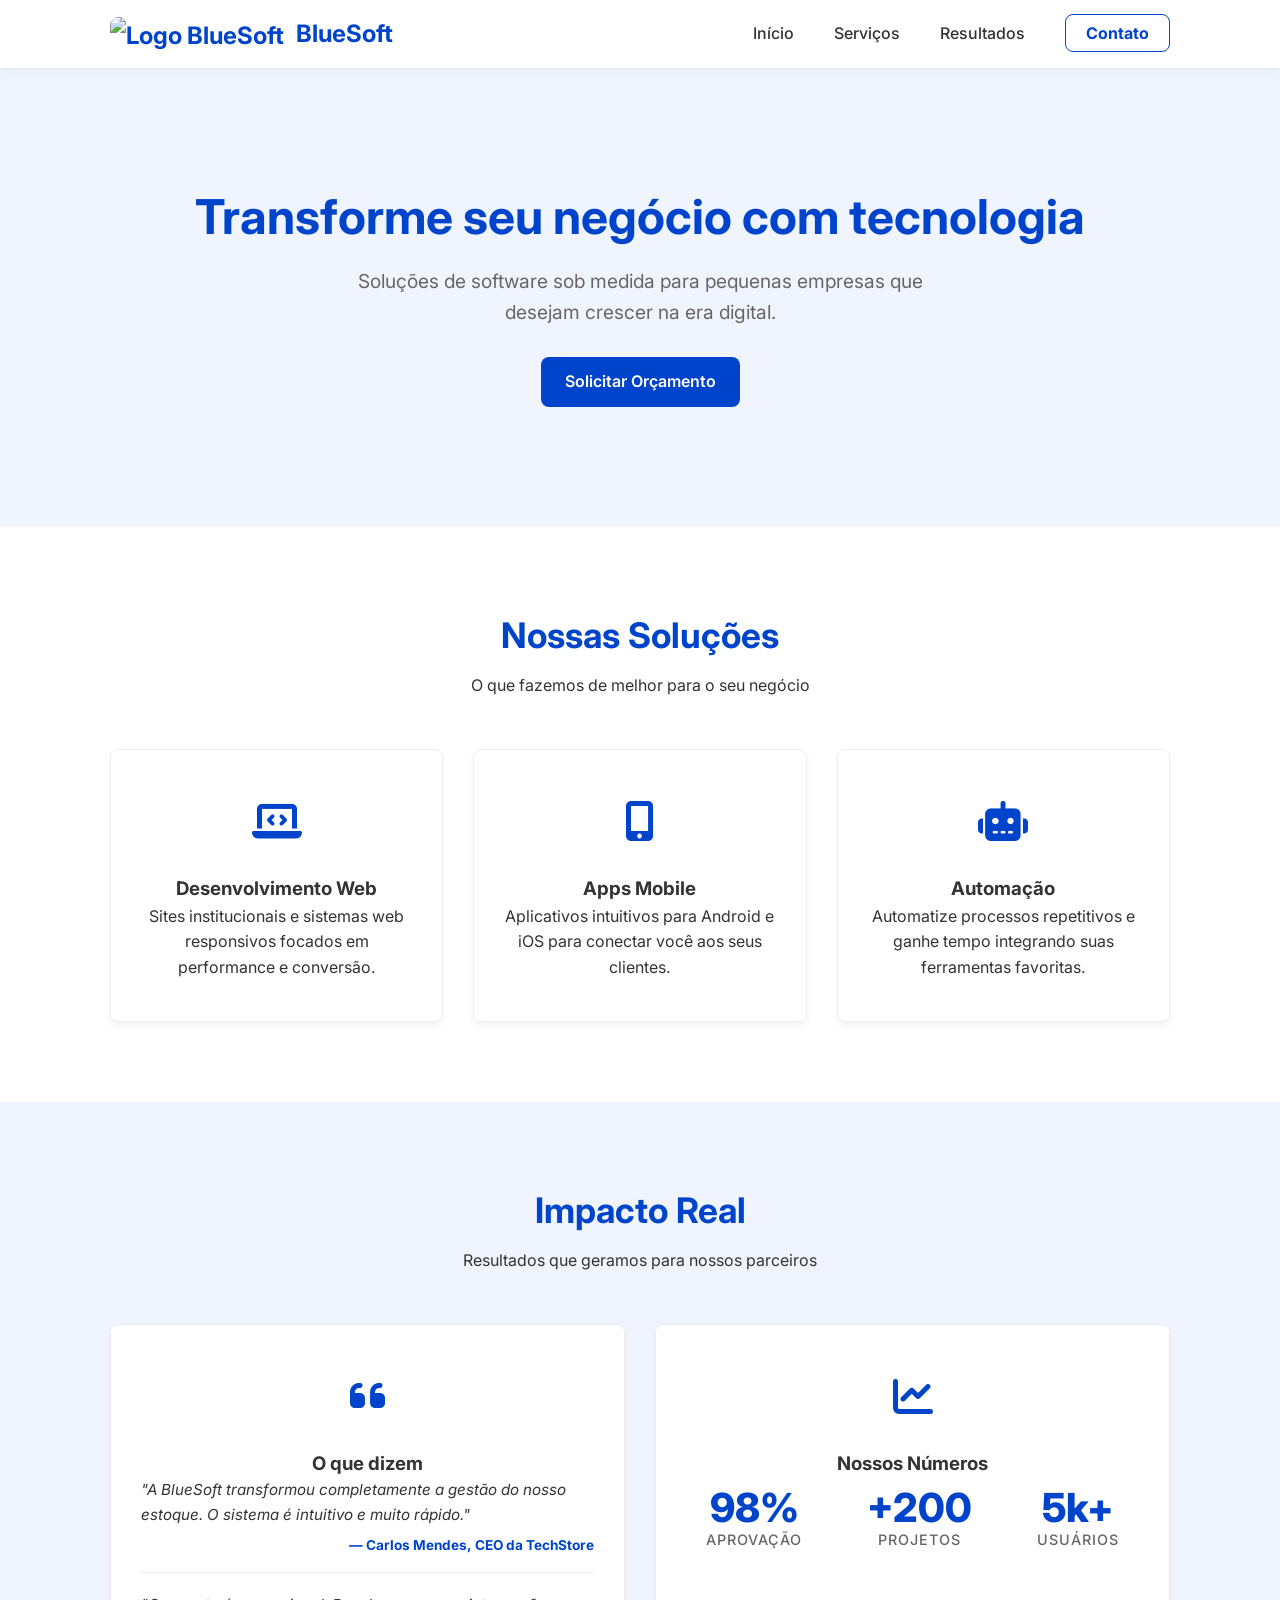
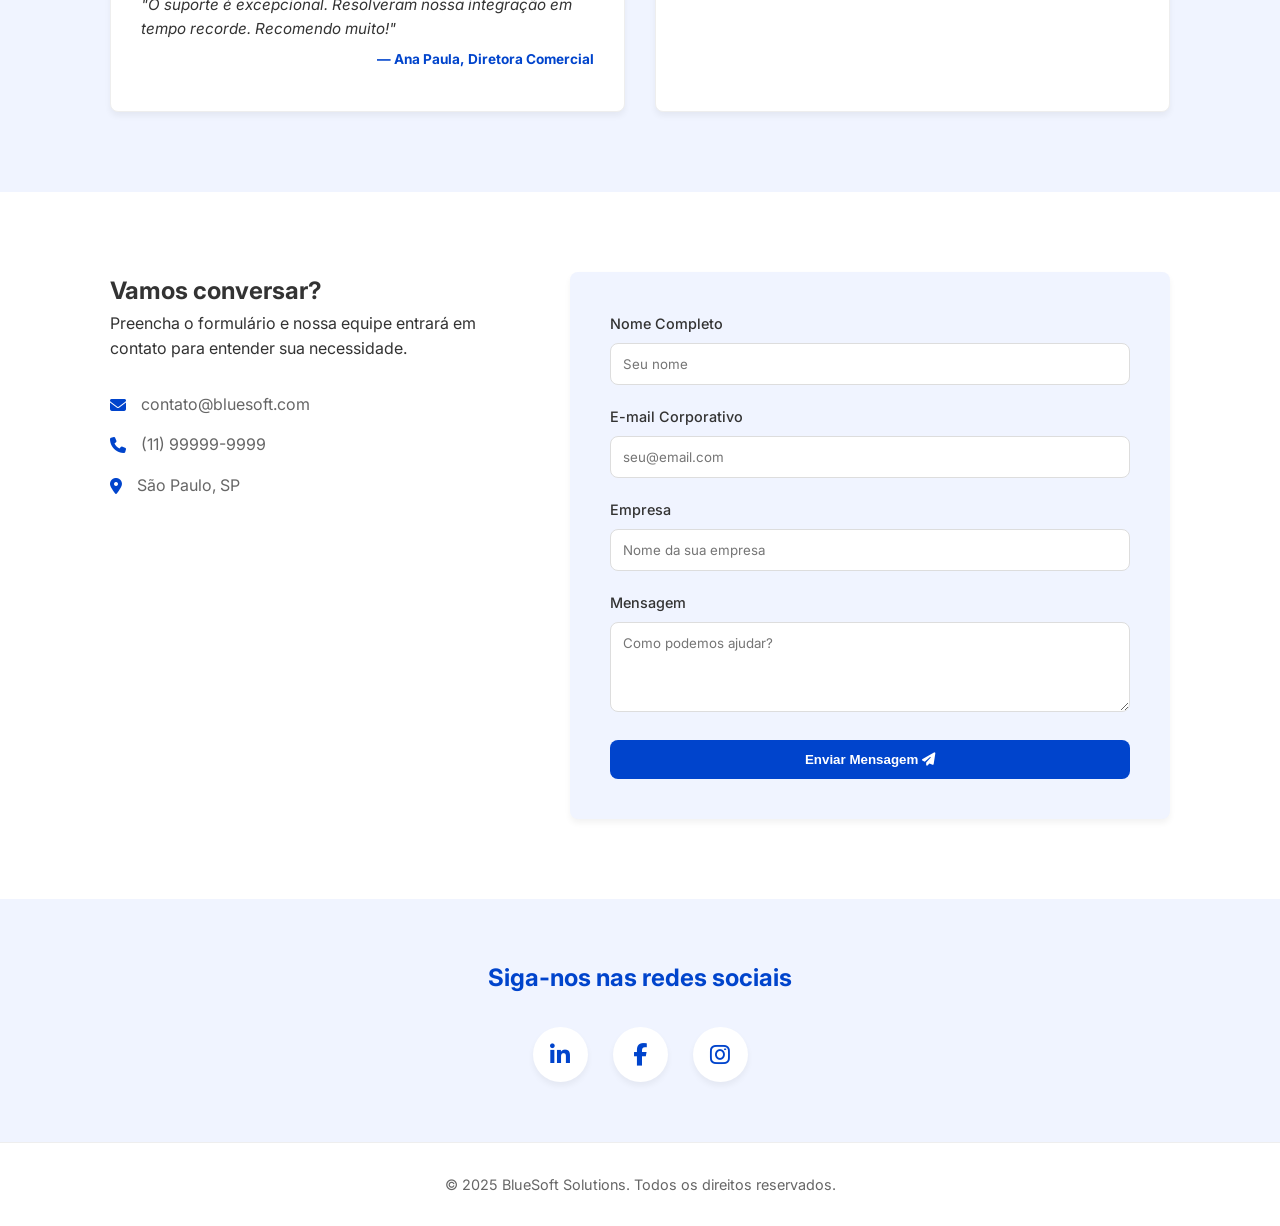
==== index.html @ d3205966 "Criação do site BlueSoft" ====
<!DOCTYPE html>
<html lang="pt-BR">
<head>
    <meta charset="UTF-8">
    <meta name="viewport" content="width=device-width, initial-scale=1.0">
    <title>BlueSoft Solutions | Transformação Digital</title>
    
    <link rel="icon" href="assets/icone.png" type="image/png">

    <link rel="preconnect" href="https://fonts.googleapis.com">
    <link rel="preconnect" href="https://fonts.gstatic.com" crossorigin>
    <link href="https://fonts.googleapis.com/css2?family=Inter:wght@300;400;500;600;700&display=swap" rel="stylesheet">
    <link rel="stylesheet" href="https://cdnjs.cloudflare.com/ajax/libs/font-awesome/6.4.0/css/all.min.css">
    
    <link rel="stylesheet" href="style.css">
</head>
<body>

    <header class="header">
        <div class="container nav-container">
            <a href="#hero" class="logo">
                <img src="assets/icone.png" alt="Logo BlueSoft" class="logo-img">
                BlueSoft</span>
            </a>
            
            <nav class="nav-menu">
                <ul>
                    <li><a href="#hero">Início</a></li>
                    <li><a href="#services">Serviços</a></li>
                    <li><a href="#testimonials">Resultados</a></li>
                    <li><a href="#contact" class="btn-nav">Contato</a></li>
                </ul>
            </nav>

            <div class="hamburger">
                <i class="fas fa-bars"></i>
            </div>
        </div>
    </header>

    <main>
        <section id="hero" class="hero">
            <div class="container hero-content">
                <h1>Transforme seu negócio com <span class="highlight">tecnologia</span></h1>
                <p>Soluções de software sob medida para pequenas empresas que desejam crescer na era digital.</p>
                <a href="#contact" class="btn btn-primary">Solicitar Orçamento</a>
            </div>
        </section>

        <section id="services" class="services section-padding">
            <div class="container">
                <div class="section-header">
                    <h2>Nossas Soluções</h2>
                    <p>O que fazemos de melhor para o seu negócio</p>
                </div>
                
                <div class="services-grid">
                    <div class="card">
                        <div class="icon-box"><i class="fas fa-laptop-code"></i></div>
                        <h3>Desenvolvimento Web</h3>
                        <p>Sites institucionais e sistemas web responsivos focados em performance e conversão.</p>
                    </div>
                    <div class="card">
                        <div class="icon-box"><i class="fas fa-mobile-alt"></i></div>
                        <h3>Apps Mobile</h3>
                        <p>Aplicativos intuitivos para Android e iOS para conectar você aos seus clientes.</p>
                    </div>
                    <div class="card">
                        <div class="icon-box"><i class="fas fa-robot"></i></div>
                        <h3>Automação</h3>
                        <p>Automatize processos repetitivos e ganhe tempo integrando suas ferramentas favoritas.</p>
                    </div>
                </div>
            </div>
        </section>

        <section id="testimonials" class="section-padding" style="background-color: var(--secondary-blue);">
            <div class="container">
                <div class="section-header">
                    <h2>Impacto Real</h2>
                    <p>Resultados que geramos para nossos parceiros</p>
                </div>

                <div class="services-grid">
                    <div class="card testimonial-card">
                        <div class="icon-box"><i class="fas fa-quote-left"></i></div>
                        <h3>O que dizem</h3>
                        <div class="testimonial-content">
                            <div class="testimonial-item">
                                <p>"A BlueSoft transformou completamente a gestão do nosso estoque. O sistema é intuitivo e muito rápido."</p>
                                <span class="author">— Carlos Mendes, CEO da TechStore</span>
                            </div>
                            <div class="testimonial-item">
                                <p>"O suporte é excepcional. Resolveram nossa integração em tempo recorde. Recomendo muito!"</p>
                                <span class="author">— Ana Paula, Diretora Comercial</span>
                            </div>
                        </div>
                    </div>

                    <div class="card stats-card">
                        <div class="icon-box"><i class="fas fa-chart-line"></i></div>
                        <h3>Nossos Números</h3>
                        <div class="stats-content">
                            <div class="stat-item">
                                <span class="stat-number">98%</span>
                                <span class="stat-label">Aprovação</span>
                            </div>
                            <div class="stat-item">
                                <span class="stat-number">+200</span>
                                <span class="stat-label">Projetos</span>
                            </div>
                            <div class="stat-item">
                                <span class="stat-number">5k+</span>
                                <span class="stat-label">Usuários</span>
                            </div>
                        </div>
                    </div>
                </div>
            </div>
        </section>

        <section id="contact" class="contact section-padding" style="background-color: var(--white);">
            <div class="container">
                <div class="contact-wrapper">
                    <div class="contact-info">
                        <h2>Vamos conversar?</h2>
                        <p>Preencha o formulário e nossa equipe entrará em contato para entender sua necessidade.</p>
                        <ul class="info-list">
                            <li><i class="fas fa-envelope"></i> contato@bluesoft.com</li>
                            <li><i class="fas fa-phone"></i> (11) 99999-9999</li>
                            <li><i class="fas fa-map-marker-alt"></i> São Paulo, SP</li>
                        </ul>
                    </div>

                    <form id="contactForm" class="contact-form">
                        <div class="form-group">
                            <label for="name">Nome Completo</label>
                            <input type="text" id="name" name="name" required placeholder="Seu nome">
                        </div>
                        <div class="form-group">
                            <label for="email">E-mail Corporativo</label>
                            <input type="email" id="email" name="email" required placeholder="seu@email.com">
                        </div>
                        <div class="form-group">
                            <label for="company">Empresa</label>
                            <input type="text" id="company" name="company" placeholder="Nome da sua empresa">
                        </div>
                        <div class="form-group">
                            <label for="message">Mensagem</label>
                            <textarea id="message" name="message" rows="4" required placeholder="Como podemos ajudar?"></textarea>
                        </div>
                        <button type="submit" class="btn btn-primary btn-block">
                            Enviar Mensagem <i class="fas fa-paper-plane"></i>
                        </button>
                    </form>
                </div>
            </div>
        </section>

        <section id="social" class="social-section">
            <div class="container">
                <h3>Siga-nos nas redes sociais</h3>
                <div class="social-links">
                    <a href="https://linkedin.com" target="_blank" aria-label="LinkedIn"><i class="fab fa-linkedin-in"></i></a>
                    <a href="https://facebook.com" target="_blank" aria-label="Facebook"><i class="fab fa-facebook-f"></i></a>
                    <a href="https://instagram.com" target="_blank" aria-label="Instagram"><i class="fab fa-instagram"></i></a>
                </div>
            </div>
        </section>
    </main>

    <footer>
        <div class="container footer-content">
            <p>&copy; 2025 BlueSoft Solutions. Todos os direitos reservados.</p>
        </div>
    </footer>

    <script src="script.js"></script>
</body>
</html>
---- style.css ----
/* =========================================
   1. VARIÁVEIS (DESIGN SYSTEM)
   ========================================= */
:root {
    /* Paleta Monocromática Azul */
    --primary-blue: #0044cc;      /* Azul Royal Forte */
    --hover-blue: #003399;        /* Azul mais escuro para hover */
    --secondary-blue: #f0f4ff;    /* Azul Alice (Fundo Alternado) */
    
    /* Cores de Texto e Fundo */
    --text-color: #333333;        /* Cinza Escuro */
    --light-text: #666666;        /* Cinza Médio */
    --white: #ffffff;
    
    /* Espaçamentos e Efeitos */
    --radius: 8px;
    --shadow: 0 4px 6px rgba(0, 0, 0, 0.05);
    --transition: all 0.3s ease;
}

/* =========================================
   2. RESET E ESTILOS GERAIS
   ========================================= */
* {
    margin: 0;
    padding: 0;
    box-sizing: border-box;
}

html {
    scroll-behavior: smooth;
}

body {
    font-family: 'Inter', sans-serif;
    color: var(--text-color);
    line-height: 1.6;
    background-color: var(--white);
    overflow-x: hidden; /* Evita rolagem lateral indesejada */
}

a {
    text-decoration: none;
}

ul {
    list-style: none;
}

.container {
    max-width: 1100px;
    margin: 0 auto;
    padding: 0 20px;
}

.section-padding {
    padding: 80px 0;
}

/* =========================================
   3. COMPONENTES (BOTÕES)
   ========================================= */
.btn {
    display: inline-block;
    padding: 12px 24px;
    border-radius: var(--radius);
    font-weight: 600;
    cursor: pointer;
    transition: var(--transition);
    border: none;
}

.btn-primary {
    background-color: var(--primary-blue);
    color: var(--white);
}

.btn-primary:hover {
    background-color: var(--hover-blue);
    transform: translateY(-2px);
    box-shadow: 0 6px 12px rgba(0, 68, 204, 0.2);
}

.btn-nav {
    color: var(--primary-blue) !important;
    font-weight: 700 !important;
    border: 1px solid var(--primary-blue);
    padding: 8px 20px;
    border-radius: var(--radius);
}

.btn-nav:hover {
    background-color: var(--primary-blue);
    color: var(--white) !important;
}

.btn-block {
    width: 100%;
}

/* =========================================
   4. HEADER E NAVEGAÇÃO
   ========================================= */
.header {
    background-color: rgba(255, 255, 255, 0.98);
    position: sticky;
    top: 0;
    z-index: 1000;
    box-shadow: 0 2px 10px rgba(0, 0, 0, 0.05);
    padding: 15px 0;
}

.nav-container {
    display: flex;
    justify-content: space-between;
    align-items: center;
    position: relative;
}

/* Estilo do Logo com Ícone */
.logo {
    font-size: 1.5rem;
    font-weight: 700;
    color: var(--primary-blue);
    display: flex;
    align-items: center;
    gap: 12px;
}

.logo-img {
    height: 35px;
    width: auto;
    border-radius: 8px;
}

.dot {
    color: var(--light-text);
}

/* Menu Desktop */
.nav-menu ul {
    display: flex;
    gap: 40px;
    align-items: center;
}

.nav-menu a {
    color: var(--text-color);
    font-weight: 500;
    transition: var(--transition);
    font-size: 1rem;
}

.nav-menu a:hover {
    color: var(--primary-blue);
}

/* Menu Hambúrguer (Mobile) */
.hamburger {
    display: none;
    cursor: pointer;
    font-size: 1.5rem;
    color: var(--primary-blue);
}

/* =========================================
   5. SEÇÃO HERO
   ========================================= */
.hero {
    background-color: var(--secondary-blue);
    text-align: center;
    padding: 120px 0;
}

.hero h1 {
    font-size: 3rem;
    margin-bottom: 20px;
    color: var(--primary-blue);
    line-height: 1.2;
}

.hero p {
    font-size: 1.2rem;
    color: var(--light-text);
    margin-bottom: 30px;
    max-width: 600px;
    margin-left: auto;
    margin-right: auto;
}

/* =========================================
   6. SERVIÇOS E CARDS GERAIS
   ========================================= */
.section-header {
    text-align: center;
    margin-bottom: 50px;
}

.section-header h2 {
    font-size: 2.2rem;
    color: var(--primary-blue);
    margin-bottom: 10px;
}

.services-grid {
    display: grid;
    grid-template-columns: repeat(auto-fit, minmax(280px, 1fr));
    gap: 30px;
}

.card {
    background: var(--white);
    padding: 40px 30px;
    border-radius: var(--radius);
    box-shadow: var(--shadow);
    transition: var(--transition);
    text-align: center;
    border: 1px solid #eee;
}

.card:hover {
    transform: translateY(-5px);
    border-color: var(--primary-blue);
}

.icon-box {
    font-size: 2.5rem;
    color: var(--primary-blue);
    margin-bottom: 20px;
}

/* =========================================
   7. DEPOIMENTOS E ESTATÍSTICAS
   ========================================= */
.testimonial-item {
    text-align: left;
    margin-bottom: 20px;
    padding-bottom: 15px;
    border-bottom: 1px solid #eee;
}

.testimonial-item:last-child {
    border-bottom: none;
    margin-bottom: 0;
    padding-bottom: 0;
}

.testimonial-item p {
    font-style: italic;
    color: var(--text-color);
    font-size: 0.95rem;
    margin-bottom: 8px;
}

.author {
    display: block;
    font-weight: 700;
    color: var(--primary-blue);
    font-size: 0.85rem;
    text-align: right;
}

.stats-content {
    display: flex;
    flex-direction: column;
    gap: 25px;
    margin-top: 10px;
}

.stat-item {
    display: flex;
    flex-direction: column;
    align-items: center;
}

.stat-number {
    font-size: 2.5rem;
    font-weight: 800;
    color: var(--primary-blue);
    line-height: 1;
}

.stat-label {
    font-size: 0.9rem;
    color: var(--light-text);
    text-transform: uppercase;
    letter-spacing: 1px;
    font-weight: 500;
}

/* =========================================
   8. SEÇÃO DE CONTATO
   ========================================= */
.contact-wrapper {
    display: grid;
    grid-template-columns: 1fr 1.5fr;
    gap: 60px;
    align-items: start;
}

.info-list {
    margin-top: 30px;
}

.info-list li {
    margin-bottom: 15px;
    display: flex;
    align-items: center;
    gap: 15px;
    color: var(--light-text);
}

.info-list i {
    color: var(--primary-blue);
}

.contact-form {
    background: var(--secondary-blue);
    padding: 40px;
    border-radius: var(--radius);
    box-shadow: var(--shadow);
}

.form-group {
    margin-bottom: 20px;
}

.form-group label {
    display: block;
    margin-bottom: 8px;
    font-weight: 500;
    font-size: 0.9rem;
}

.form-group input,
.form-group textarea {
    width: 100%;
    padding: 12px;
    border: 1px solid #ddd;
    border-radius: var(--radius);
    font-family: inherit;
    outline: none;
    transition: var(--transition);
    background: var(--white);
}

.form-group input:focus,
.form-group textarea:focus {
    border-color: var(--primary-blue);
    box-shadow: 0 0 0 3px rgba(0, 68, 204, 0.1);
}

/* =========================================
   9. SEÇÃO REDES SOCIAIS
   ========================================= */
.social-section {
    background-color: var(--secondary-blue);
    text-align: center;
    padding: 60px 0;
}

.social-section h3 {
    color: var(--primary-blue);
    margin-bottom: 30px;
    font-size: 1.5rem;
}

.social-links {
    display: flex;
    justify-content: center;
    gap: 25px;
}

.social-links a {
    display: flex;
    align-items: center;
    justify-content: center;
    width: 55px;
    height: 55px;
    background-color: var(--white);
    color: var(--primary-blue);
    border-radius: 50%;
    font-size: 1.4rem;
    transition: var(--transition);
    box-shadow: var(--shadow);
    border: 1px solid transparent;
}

.social-links a:hover {
    background-color: var(--primary-blue);
    color: var(--white);
    transform: translateY(-5px);
    border-color: var(--white);
}

/* =========================================
   10. RODAPÉ (FOOTER)
   ========================================= */
footer {
    padding: 30px 0;
    text-align: center;
    background-color: var(--white);
    color: var(--light-text);
    font-size: 0.9rem;
    border-top: 1px solid #eee;
}

/* =========================================
   11. RESPONSIVIDADE (MEDIA QUERIES)
   ========================================= */

/* Tablets e Desktops (Ajustes finos) */
@media (min-width: 768px) {
    .stats-content {
        flex-direction: row;
        justify-content: space-around;
        align-items: center;
    }
}

/* Mobile (Celulares até 768px) */
@media (max-width: 768px) {
    /* Mostra o ícone do hambúrguer */
    .hamburger {
        display: block;
        z-index: 2000;
        position: relative;
    }

    /* MENU GAVETA (Slide da Direita) */
    .nav-menu {
        position: fixed;
        top: 0;
        right: -100%; /* Escondido fora da tela */
        width: 80%;
        height: 100vh;
        background-color: var(--white);
        flex-direction: column;
        justify-content: center;
        align-items: center;
        box-shadow: -5px 0 15px rgba(0, 0, 0, 0.1);
        transition: 0.4s ease;
        z-index: 1500;
        padding-top: 0;
    }

    /* Classe ativa para mostrar o menu */
    .nav-menu.active {
        right: 0;
    }

    .nav-menu ul {
        flex-direction: column;
        gap: 40px;
        width: 100%;
        text-align: center;
    }

    .nav-menu a {
        font-size: 1.5rem;
        display: block;
        padding: 10px;
    }

    /* Ajustes Gerais de Layout no Mobile */
    .hero h1 {
        font-size: 2rem;
    }

    .contact-wrapper {
        grid-template-columns: 1fr;
    }

    .card {
        padding: 30px 20px;
    }
}
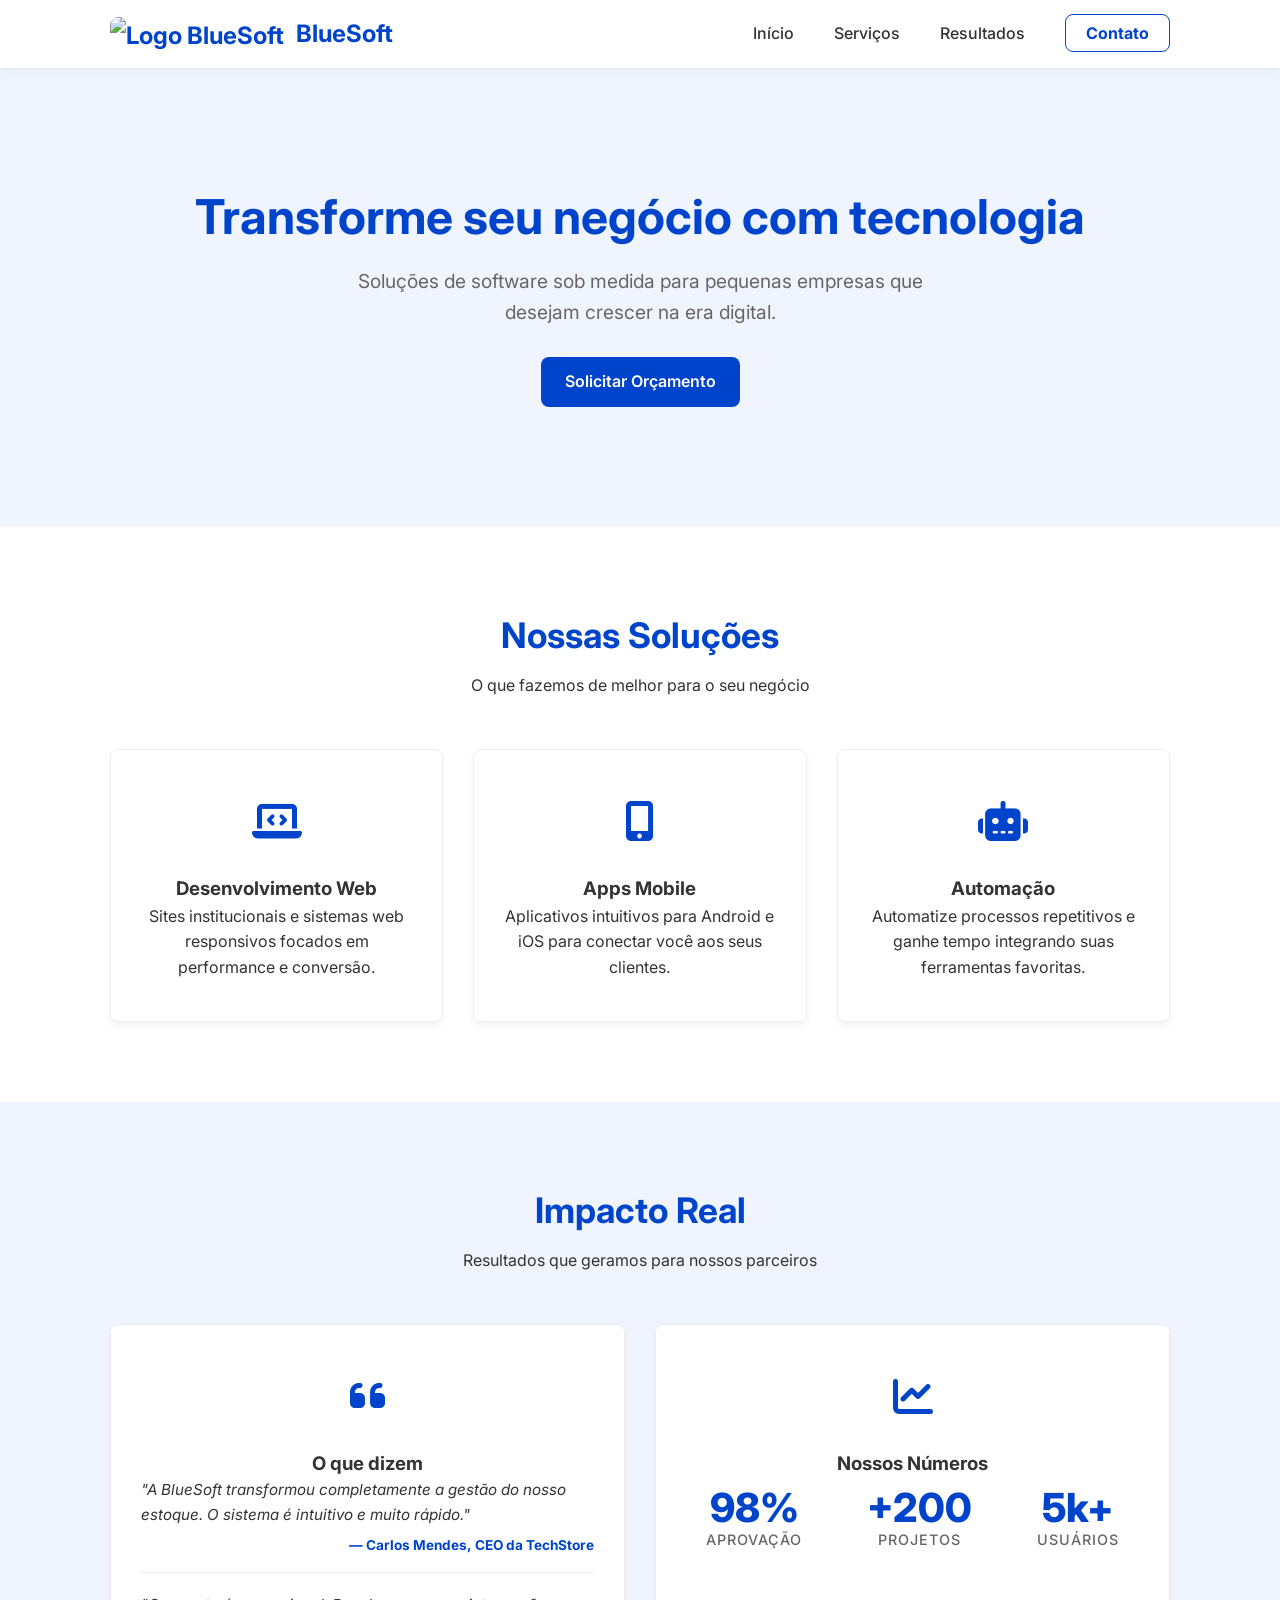
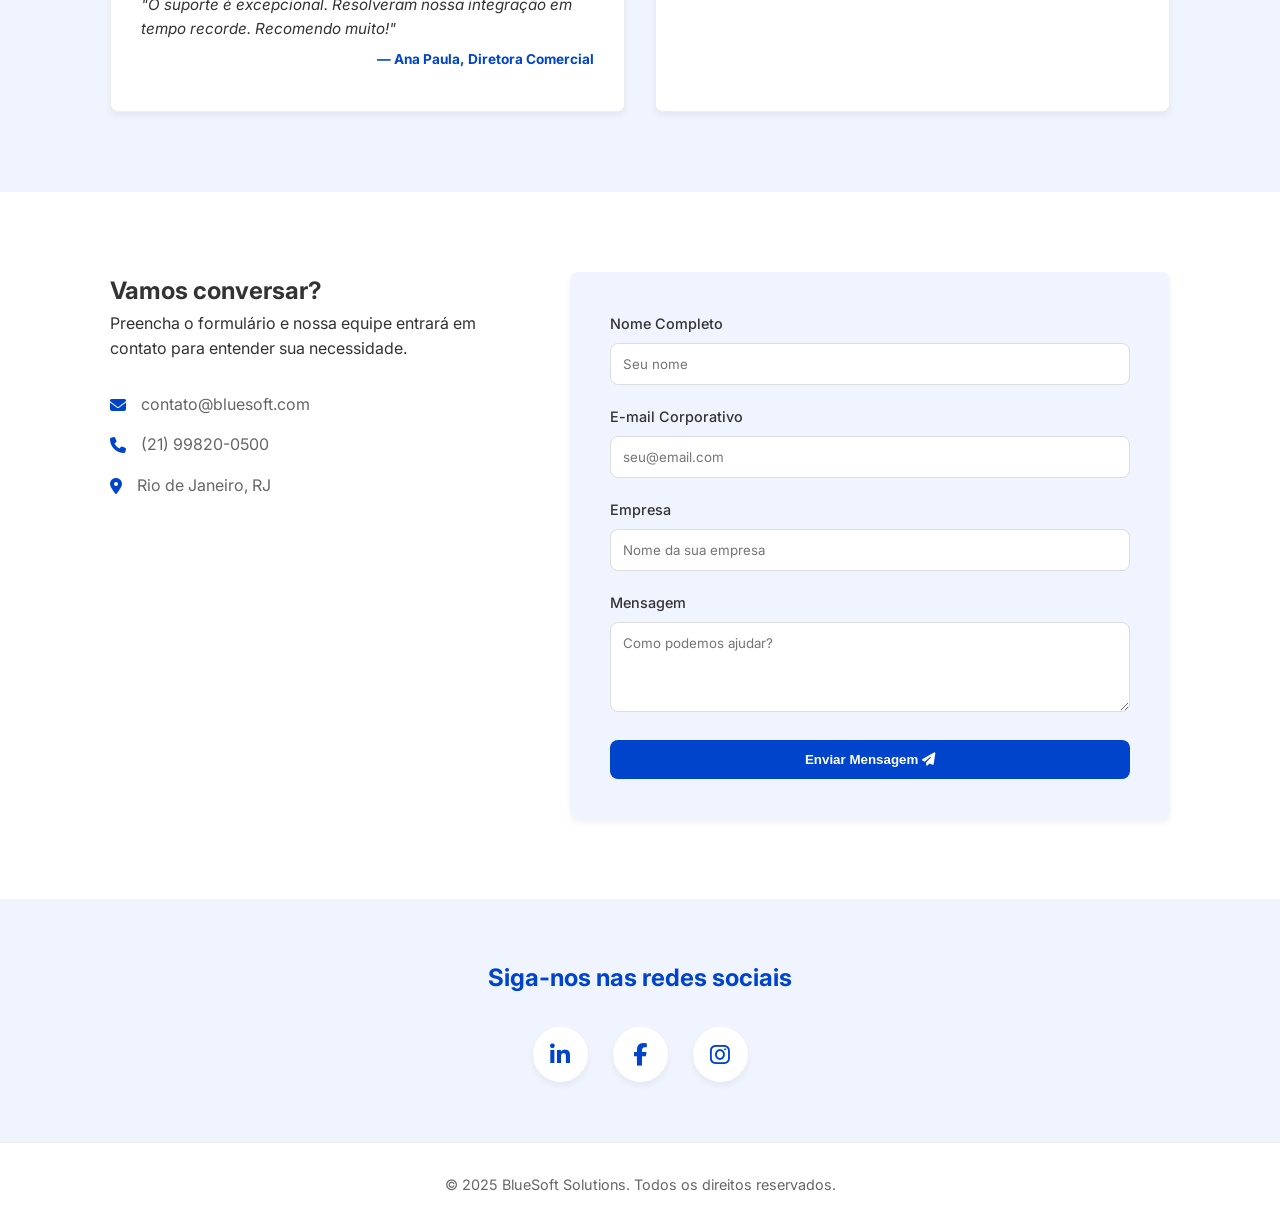
==== commit 6d444ecc: "contatos Contatos" ====
--- a/index.html
+++ b/index.html
@@ -127,8 +127,8 @@
                         <p>Preencha o formulário e nossa equipe entrará em contato para entender sua necessidade.</p>
                         <ul class="info-list">
                             <li><i class="fas fa-envelope"></i> contato@bluesoft.com</li>
-                            <li><i class="fas fa-phone"></i> (11) 99999-9999</li>
-                            <li><i class="fas fa-map-marker-alt"></i> São Paulo, SP</li>
+                            <li><i class="fas fa-phone"></i> (21) 99820-0500</li>
+                            <li><i class="fas fa-map-marker-alt"></i> Rio de Janeiro, RJ</li>
                         </ul>
                     </div>
 
@@ -161,9 +161,9 @@
             <div class="container">
                 <h3>Siga-nos nas redes sociais</h3>
                 <div class="social-links">
-                    <a href="https://linkedin.com" target="_blank" aria-label="LinkedIn"><i class="fab fa-linkedin-in"></i></a>
-                    <a href="https://facebook.com" target="_blank" aria-label="Facebook"><i class="fab fa-facebook-f"></i></a>
-                    <a href="https://instagram.com" target="_blank" aria-label="Instagram"><i class="fab fa-instagram"></i></a>
+                    <a href="https://www.linkedin.com/in/marcioorlandini/" target="_blank" aria-label="LinkedIn"><i class="fab fa-linkedin-in"></i></a>
+                    <a href="https://www.facebook.com/marcio.orlandini.3" target="_blank" aria-label="Facebook"><i class="fab fa-facebook-f"></i></a>
+                    <a href="https://www.instagram.com/marcio.orlandini73/" target="_blank" aria-label="Instagram"><i class="fab fa-instagram"></i></a>
                 </div>
             </div>
         </section>
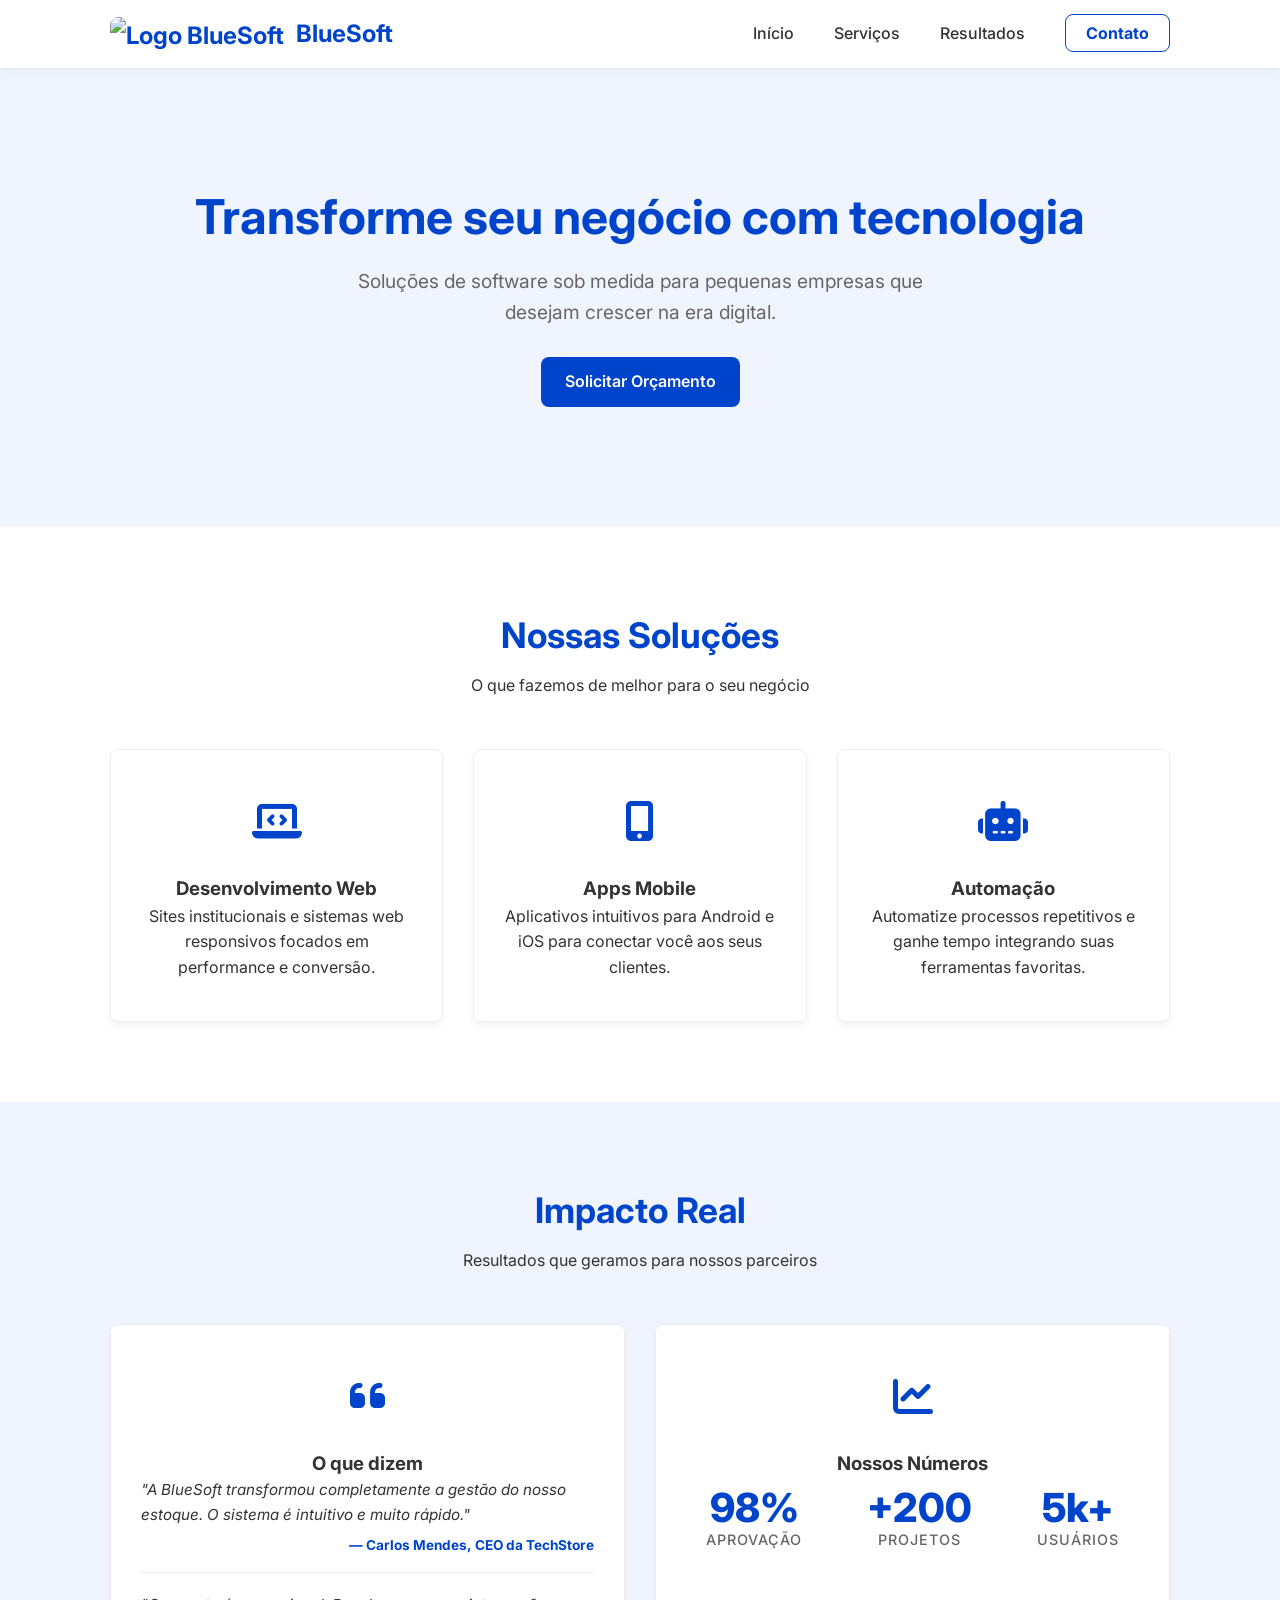
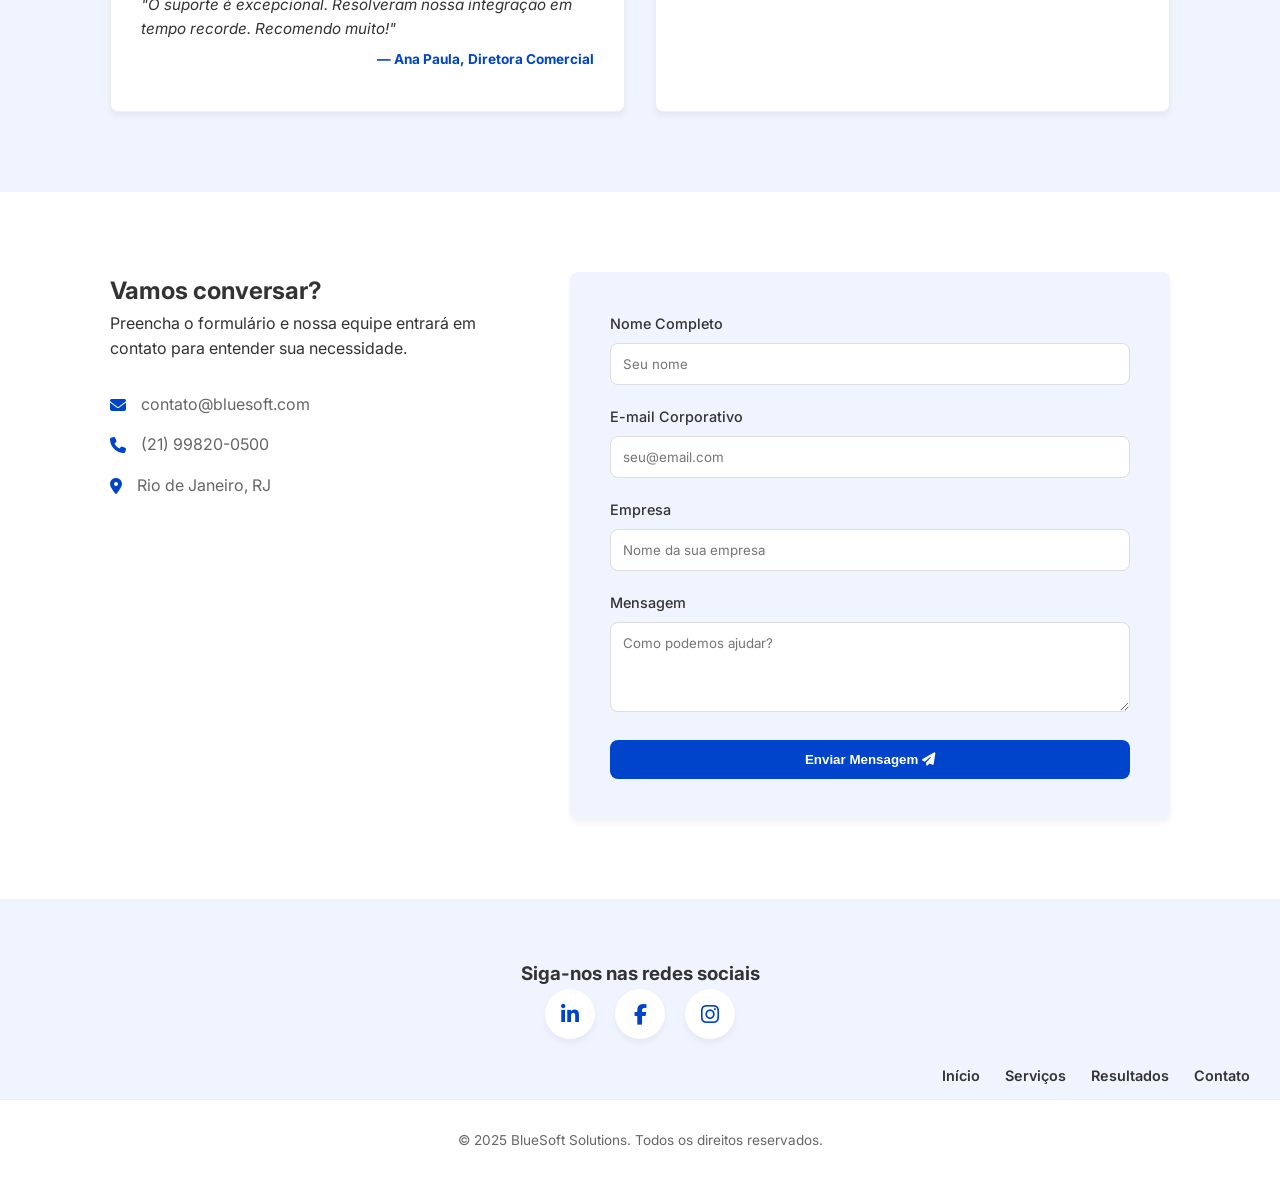
==== commit 5c4c0eb9: "Index" ====
--- a/index.html
+++ b/index.html
@@ -165,13 +165,19 @@
                     <a href="https://www.facebook.com/marcio.orlandini.3" target="_blank" aria-label="Facebook"><i class="fab fa-facebook-f"></i></a>
                     <a href="https://www.instagram.com/marcio.orlandini73/" target="_blank" aria-label="Instagram"><i class="fab fa-instagram"></i></a>
                 </div>
+                <div class="container footer-content">
+            <ul class="footer-menu">
+                <li><a href="#hero">Início</a></li>
+                <li><a href="#services">Serviços</a></li>
+                <li><a href="#testimonials">Resultados</a></li>
+                <li><a href="#contact">Contato</a></li>
+            </ul>
             </div>
         </section>
     </main>
 
     <footer>
-        <div class="container footer-content">
-            <p>&copy; 2025 BlueSoft Solutions. Todos os direitos reservados.</p>
+        <p class="copyright">&copy; 2025 BlueSoft Solutions. Todos os direitos reservados.</p>
         </div>
     </footer>
 
--- a/style.css
+++ b/style.css
@@ -2,17 +2,17 @@
    1. VARIÁVEIS (DESIGN SYSTEM)
    ========================================= */
 :root {
-    /* Paleta Monocromática Azul */
+    /* Paleta de Cores (Tons de Azul) */
     --primary-blue: #0044cc;      /* Azul Royal Forte */
-    --hover-blue: #003399;        /* Azul mais escuro para hover */
-    --secondary-blue: #f0f4ff;    /* Azul Alice (Fundo Alternado) */
+    --hover-blue: #003399;        /* Azul Escuro (Hover) */
+    --secondary-blue: #f0f4ff;    /* Azul Alice (Fundo Claro) */
     
-    /* Cores de Texto e Fundo */
+    /* Tipografia e Neutros */
     --text-color: #333333;        /* Cinza Escuro */
     --light-text: #666666;        /* Cinza Médio */
     --white: #ffffff;
     
-    /* Espaçamentos e Efeitos */
+    /* UI: Bordas e Sombras */
     --radius: 8px;
     --shadow: 0 4px 6px rgba(0, 0, 0, 0.05);
     --transition: all 0.3s ease;
@@ -36,7 +36,7 @@
     color: var(--text-color);
     line-height: 1.6;
     background-color: var(--white);
-    overflow-x: hidden; /* Evita rolagem lateral indesejada */
+    overflow-x: hidden;
 }
 
 a {
@@ -117,7 +117,7 @@
     position: relative;
 }
 
-/* Estilo do Logo com Ícone */
+/* Logo com Ícone */
 .logo {
     font-size: 1.5rem;
     font-weight: 700;
@@ -189,7 +189,7 @@
 }
 
 /* =========================================
-   6. SERVIÇOS E CARDS GERAIS
+   6. SERVIÇOS E CARDS
    ========================================= */
 .section-header {
     text-align: center;
@@ -289,7 +289,7 @@
 }
 
 /* =========================================
-   8. SEÇÃO DE CONTATO
+   8. CONTATO
    ========================================= */
 .contact-wrapper {
     display: grid;
@@ -351,65 +351,109 @@
 }
 
 /* =========================================
-   9. SEÇÃO REDES SOCIAIS
+   9. REDES SOCIAIS E MENU INFERIOR
    ========================================= */
 .social-section {
     background-color: var(--secondary-blue);
+    padding: 60px 0;
+    position: relative;
     text-align: center;
-    padding: 60px 0;
-}
-
-.social-section h3 {
-    color: var(--primary-blue);
-    margin-bottom: 30px;
-    font-size: 1.5rem;
+}
+
+.social-container {
+    display: flex;
+    justify-content: center;
+    align-items: center;
+    position: relative;
+    min-height: 120px;
+}
+
+/* Wrapper Central: Título e Ícones */
+.social-wrapper {
+    display: flex;
+    flex-direction: column;
+    align-items: center;
+    justify-content: center;
+    z-index: 1;
+}
+
+.social-wrapper h3 {
+    color: var(--text-color);
+    margin-bottom: 20px;
+    font-size: 1.1rem;
+    font-weight: 600;
+    text-align: center;
 }
 
 .social-links {
     display: flex;
     justify-content: center;
-    gap: 25px;
+    gap: 20px;
 }
 
 .social-links a {
     display: flex;
     align-items: center;
     justify-content: center;
-    width: 55px;
-    height: 55px;
+    width: 50px;
+    height: 50px;
     background-color: var(--white);
     color: var(--primary-blue);
     border-radius: 50%;
-    font-size: 1.4rem;
+    font-size: 1.3rem;
     transition: var(--transition);
     box-shadow: var(--shadow);
-    border: 1px solid transparent;
 }
 
 .social-links a:hover {
     background-color: var(--primary-blue);
     color: var(--white);
     transform: translateY(-5px);
-    border-color: var(--white);
-}
-
-/* =========================================
-   10. RODAPÉ (FOOTER)
+}
+
+/* Menu de Navegação (Fixo no Canto Inferior Direito) */
+.footer-menu {
+    position: absolute;
+    right: 30px;
+    bottom: 10px;
+    display: flex;
+    gap: 25px;
+    padding: 0;
+    margin: 0;
+    z-index: 2;
+}
+
+.footer-menu a {
+    color: var(--text-color);
+    font-weight: 600;
+    font-size: 0.9rem;
+    transition: var(--transition);
+}
+
+.footer-menu a:hover {
+    color: var(--primary-blue);
+}
+
+/* =========================================
+   10. RODAPÉ (COPYRIGHT)
    ========================================= */
 footer {
     padding: 30px 0;
     text-align: center;
     background-color: var(--white);
+    border-top: 1px solid #eee;
+}
+
+.copyright {
     color: var(--light-text);
-    font-size: 0.9rem;
-    border-top: 1px solid #eee;
+    font-size: 0.85rem;
 }
 
 /* =========================================
    11. RESPONSIVIDADE (MEDIA QUERIES)
    ========================================= */
 
-/* Tablets e Desktops (Ajustes finos) */
+/* Desktop e Tablets */
 @media (min-width: 768px) {
     .stats-content {
         flex-direction: row;
@@ -418,20 +462,20 @@
     }
 }
 
-/* Mobile (Celulares até 768px) */
+/* Mobile (Até 768px) */
 @media (max-width: 768px) {
-    /* Mostra o ícone do hambúrguer */
+    
     .hamburger {
         display: block;
         z-index: 2000;
         position: relative;
     }
 
-    /* MENU GAVETA (Slide da Direita) */
+    /* Menu Lateral */
     .nav-menu {
         position: fixed;
         top: 0;
-        right: -100%; /* Escondido fora da tela */
+        right: -100%;
         width: 80%;
         height: 100vh;
         background-color: var(--white);
@@ -444,7 +488,6 @@
         padding-top: 0;
     }
 
-    /* Classe ativa para mostrar o menu */
     .nav-menu.active {
         right: 0;
     }
@@ -462,7 +505,26 @@
         padding: 10px;
     }
 
-    /* Ajustes Gerais de Layout no Mobile */
+    /* Ajuste Social no Mobile */
+    .social-container {
+        flex-direction: column;
+        padding-bottom: 0;
+    }
+
+    /* Aumentar espaço do título para os ícones */
+    .social-wrapper h3 {
+        margin-bottom: 50px; /* Mais espaço vertical aqui */
+    }
+
+    /* Aumentar espaço entre ícones e o menu, e entre itens do menu */
+    .footer-menu {
+        position: static;
+        margin-top: 50px; /* Mais espaço entre o bloco de cima e o menu */
+        flex-direction: column;
+        gap: 25px; /* Mais espaço entre os links (Início, Serviços, etc) */
+        text-align: center;
+    }
+
     .hero h1 {
         font-size: 2rem;
     }
